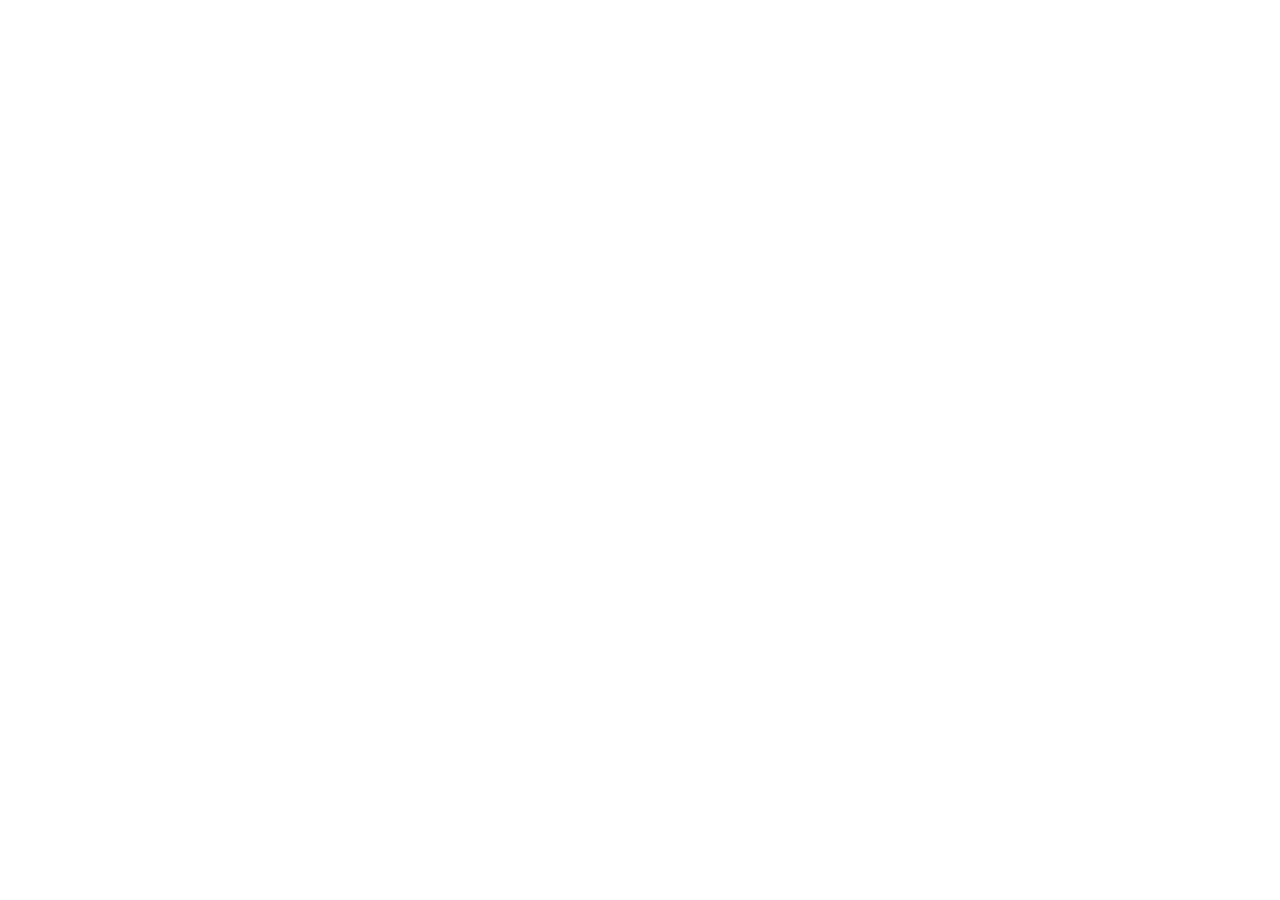
==== index.html @ b56f43b9 "initial starting of admin dashboard project" ====
<!DOCTYPE html>
<html lang="en">
<head>
    <meta charset="UTF-8">
    <meta name="viewport" content="width=
    , initial-scale=1.0">
    <title>Admin dashboard</title>
</head>
<body>
    
</body>
</html>
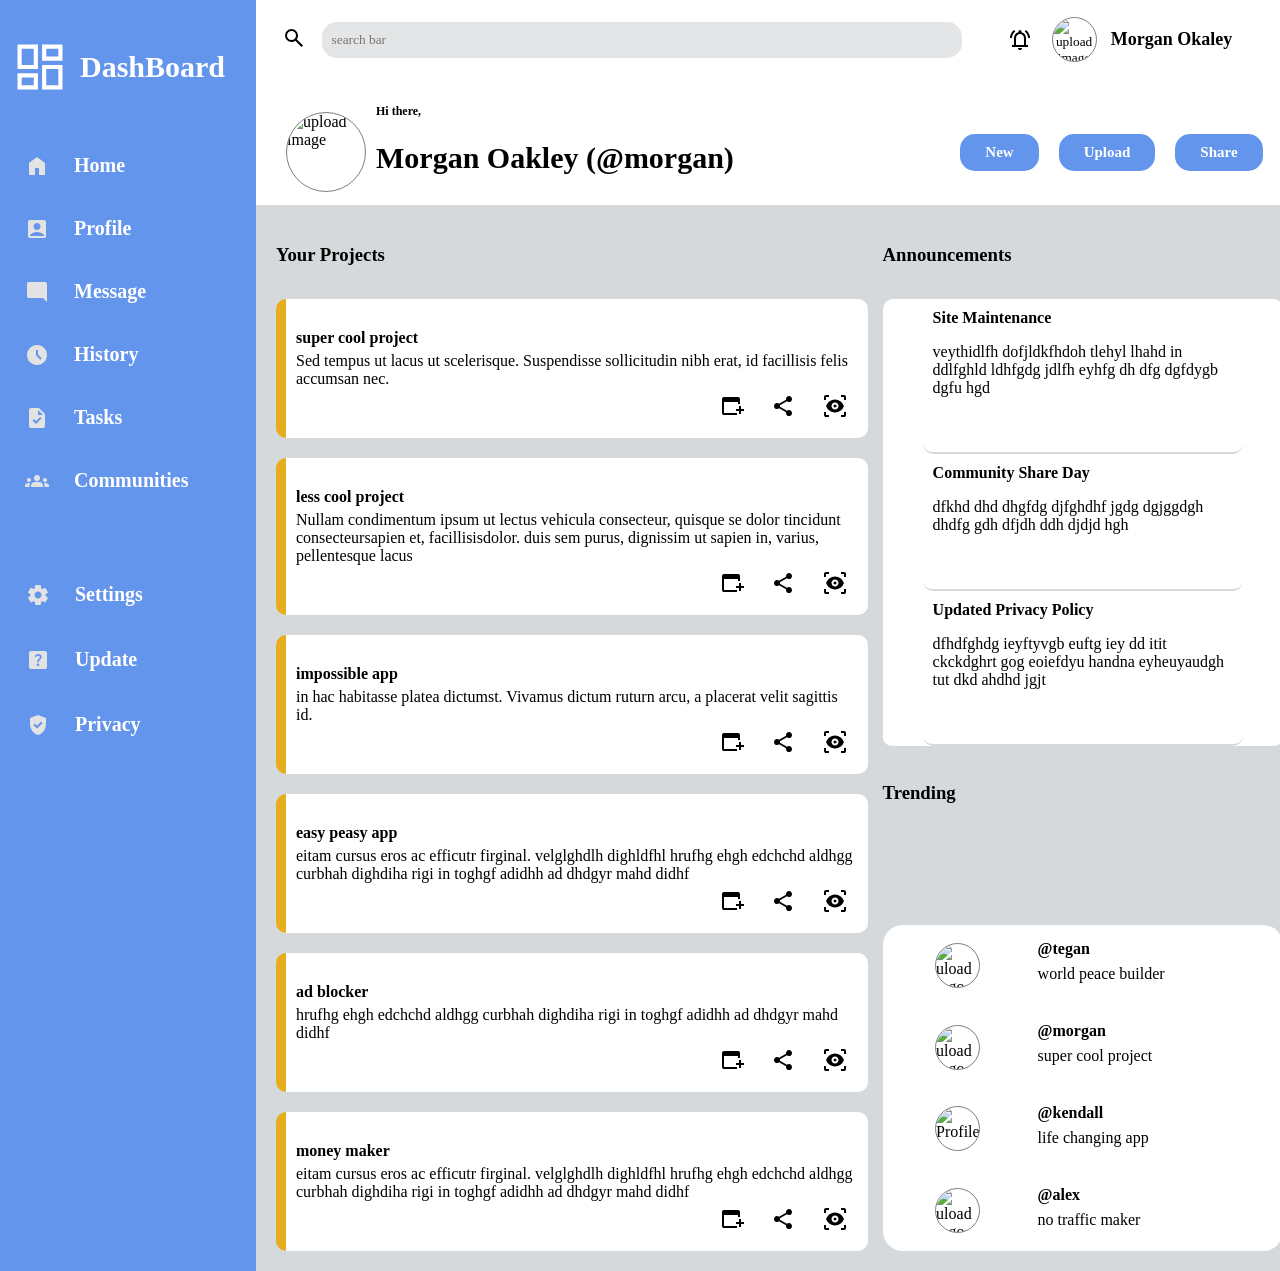
==== commit 997485d6: "complete admin dashboard and icon alignment" ====
--- a/index.html
+++ b/index.html
@@ -2,11 +2,203 @@
 <html lang="en">
 <head>
     <meta charset="UTF-8">
-    <meta name="viewport" content="width=
-    , initial-scale=1.0">
+    <meta name="viewport" content="width=device-width, initial-scale=1.0">
     <title>Admin dashboard</title>
+    <link rel="stylesheet" href="style.css">
 </head>
 <body>
-    
+    <div class="container">
+        
+<header>
+    <div class="header-container">
+        <div class="search-notification-container">
+    <div class="search-container">
+     <button class="search-icon">
+            <svg xmlns="http://www.w3.org/2000/svg" height="24px" viewBox="0 -960 960 960" width="24px" fill="black"><path d="M784-120 532-372q-30 24-69 38t-83 14q-109 0-184.5-75.5T120-580q0-109 75.5-184.5T380-840q109 0 184.5 75.5T640-580q0 44-14 83t-38 69l252 252-56 56ZM380-400q75 0 127.5-52.5T560-580q0-75-52.5-127.5T380-760q-75 0-127.5 52.5T200-580q0 75 52.5 127.5T380-400Z"/></svg>
+        </button>
+            <label class="profile-wrapper">
+        <input type="text" name="search-bar" placeholder="search bar">
+    </label>  
+</div>
+
+<div class="notification-container">
+<button class="notification-icon">
+    <svg xmlns="http://www.w3.org/2000/svg" height="24px" viewBox="0 -960 960 960" width="24px" fill="currentColor"><path d="M80-560q0-100 44.5-183.5T244-882l47 64q-60 44-95.5 111T160-560H80Zm720 0q0-80-35.5-147T669-818l47-64q75 55 119.5 138.5T880-560h-80ZM160-200v-80h80v-280q0-83 50-147.5T420-792v-28q0-25 17.5-42.5T480-880q25 0 42.5 17.5T540-820v28q80 20 130 84.5T720-560v280h80v80H160Zm320-300Zm0 420q-33 0-56.5-23.5T400-160h160q0 33-23.5 56.5T480-80ZM320-280h320v-280q0-66-47-113t-113-47q-66 0-113 47t-47 113v280Z"/></svg>
+
+
+  <label class="profile-wrapper">
+    <input type="file" name="logo" accept="image/*" style='display: none'>
+    <img class="profile-pic" src="https://ui-avatars.com/api/?name=Morgan+Oakley&background=random" alt="upload image">
+       <p class="notification-pp">Morgan Okaley</p>
+    </label></button>
+    </div>
+</div>
+
+<div class="morgan-button-container">
+<div class="morgan-container">
+<div class="welcoming">
+    <label class="profile-wrappers">
+    <input type="file" name="logo" accept="image/*" style='display: none'>
+    <img class="profile-pics" src="https://ui-avatars.com/api/?name=Morgan+Oakley&background=random" alt="upload image">
+      </label>
+      </div>
+      <div class="morgan-person">
+      <p class="morgan-hi">Hi there,</p>
+        <p class="morgan-name">Morgan Oakley (@morgan)</p>
+</div>
+</div>
+
+<div class="button-header-container">
+    <button class="buttons">New</button>
+    <button class="buttons">Upload</button>
+    <button class="buttons">Share</button>
+</div>
+</div>
+
+    </header>
+
+    <aside> <div class="sidebar-container">    
+         <button class='dashboard-icon'><svg xmlns="http://www.w3.org/2000/svg" height="60px" viewBox="0 -960 960 960" width="60px" fill="currentColor"><path d="M513.33-580v-260H840v260H513.33ZM120-446.67V-840h326.67v393.33H120ZM513.33-120v-393.33H840V-120H513.33ZM120-120v-260h326.67v260H120Zm66.67-393.33H380v-260H186.67v260ZM580-186.67h193.33v-260H580v260Zm0-460h193.33v-126.66H580v126.66Zm-393.33 460H380v-126.66H186.67v126.66ZM380-513.33Zm200-133.34Zm0 200ZM380-313.33Z"/></svg>
+           <p class="dashboard-p"> DashBoard</p>
+        </button>
+
+        <div class="general-icon-container">
+        <button class="icon"><svg xmlns="http://www.w3.org/2000/svg" height="24px" viewBox="0 -960 960 960" width="24px" fill="#e3e3e3"><path d="M160-120v-480l320-240 320 240v480H560v-280H400v280H160Z"/></svg><p class='p'>Home</p></button>
+        <button class="icon"><svg xmlns="http://www.w3.org/2000/svg" height="24px" viewBox="0 -960 960 960" width="24px" fill="#e3e3e3"><path d="M579-481q41-41 41-99t-41-99q-41-41-99-41t-99 41q-41 41-41 99t41 99q41 41 99 41t99-41ZM200-120q-33 0-56.5-23.5T120-200v-560q0-33 23.5-56.5T200-840h560q33 0 56.5 23.5T840-760v560q0 33-23.5 56.5T760-120H200Zm0-80h560v-46q-54-53-125.5-83.5T480-360q-83 0-154.5 30.5T200-246v46Z"/></svg><p class='p'>Profile</p></button>
+        <button class="icon"><svg xmlns="http://www.w3.org/2000/svg" height="24px" viewBox="0 -960 960 960" width="24px" fill="#e3e3e3"><path d="M160-240q-33 0-56.5-23.5T80-320v-480q0-33 23.5-56.5T160-880h640q33 0 56.5 23.5T880-800v720L720-240H160Z"/></svg><p class='p'>Message</p></button>
+        <button class="icon"><svg xmlns="http://www.w3.org/2000/svg" height="24px" viewBox="0 -960 960 960" width="24px" fill="#e3e3e3"><path d="m612-292 56-56-148-148v-184h-80v216l172 172ZM480-80q-83 0-156-31.5T197-197q-54-54-85.5-127T80-480q0-83 31.5-156T197-763q54-54 127-85.5T480-880q83 0 156 31.5T763-763q54 54 85.5 127T880-480q0 83-31.5 156T763-197q-54 54-127 85.5T480-80Z"/></svg><p class='p'>History</p></button>
+        <button class="icon"><svg xmlns="http://www.w3.org/2000/svg" height="24px" viewBox="0 -960 960 960" width="24px" fill="#e3e3e3"><path d="m438-240 226-226-58-58-169 169-84-84-57 57 142 142ZM240-80q-33 0-56.5-23.5T160-160v-640q0-33 23.5-56.5T240-880h320l240 240v480q0 33-23.5 56.5T720-80H240Zm280-520h200L520-800v200Z"/></svg><p class='p'>Tasks</p></button>
+        <button class="icon"><svg xmlns="http://www.w3.org/2000/svg" height="24px" viewBox="0 -960 960 960" width="24px" fill="#e3e3e3"><path d="M0-240v-63q0-43 44-70t116-27q13 0 25 .5t23 2.5q-14 21-21 44t-7 48v65H0Zm240 0v-65q0-32 17.5-58.5T307-410q32-20 76.5-30t96.5-10q53 0 97.5 10t76.5 30q32 20 49 46.5t17 58.5v65H240Zm540 0v-65q0-26-6.5-49T754-397q11-2 22.5-2.5t23.5-.5q72 0 116 26.5t44 70.5v63H780ZM160-440q-33 0-56.5-23.5T80-520q0-34 23.5-57t56.5-23q34 0 57 23t23 57q0 33-23 56.5T160-440Zm640 0q-33 0-56.5-23.5T720-520q0-34 23.5-57t56.5-23q34 0 57 23t23 57q0 33-23 56.5T800-440Zm-320-40q-50 0-85-35t-35-85q0-51 35-85.5t85-34.5q51 0 85.5 34.5T600-600q0 50-34.5 85T480-480Z"/></svg><p class='p'>Communities</p></button>
+    </div>
+    <div class="security-container">
+        <button class="privacy"><svg xmlns="http://www.w3.org/2000/svg" height="24px" viewBox="0 -960 960 960" width="24px" fill="#e3e3e3"><path d="m370-80-16-128q-13-5-24.5-12T307-235l-119 50L78-375l103-78q-1-7-1-13.5v-27q0-6.5 1-13.5L78-585l110-190 119 50q11-8 23-15t24-12l16-128h220l16 128q13 5 24.5 12t22.5 15l119-50 110 190-103 78q1 7 1 13.5v27q0 6.5-2 13.5l103 78-110 190-118-50q-11 8-23 15t-24 12L590-80H370Zm112-260q58 0 99-41t41-99q0-58-41-99t-99-41q-59 0-99.5 41T342-480q0 58 40.5 99t99.5 41Z"/></svg><p class='p'>Settings</p></button>
+        <button class="privacy"><svg xmlns="http://www.w3.org/2000/svg" height="24px" viewBox="0 -960 960 960" width="24px" fill="#e3e3e3"><path d="M515.5-254.5Q530-269 530-290t-14.5-35.5Q501-340 480-340t-35.5 14.5Q430-311 430-290t14.5 35.5Q459-240 480-240t35.5-14.5ZM444-394h74q0-36 8-53t34-43q35-35 49.5-58.5T624-602q0-53-36-85.5T491-720q-55 0-93.5 27T344-618l66 26q7-27 28-43.5t49-16.5q27 0 45 14.5t18 38.5q0 17-11 36t-37 42q-33 29-45.5 55.5T444-394ZM200-120q-33 0-56.5-23.5T120-200v-560q0-33 23.5-56.5T200-840h560q33 0 56.5 23.5T840-760v560q0 33-23.5 56.5T760-120H200Z"/></svg><p class='p'>Update</p></button>
+        <button class="privacy"><svg xmlns="http://www.w3.org/2000/svg" height="24px" viewBox="0 -960 960 960" width="24px" fill="#e3e3e3"><path d="m438-338 226-226-57-57-169 169-84-84-57 57 141 141Zm42 258q-139-35-229.5-159.5T160-516v-244l320-120 320 120v244q0 152-90.5 276.5T480-80Z"/></svg><p class='p'>Privacy</p></button>
+</div>
+</div>
+    </aside>
+
+    <main><h3>Your Projects</h3>
+        <div class="article">
+       <div class="card">
+        <div class="title">super cool project</div>
+        <p>Sed tempus ut lacus ut scelerisque. Suspendisse sollicitudin nibh erat, id facillisis felis accumsan nec.</p>
+        <div class="box-icon-container">
+        <button class="box-icon"><svg xmlns="http://www.w3.org/2000/svg" height="24px" viewBox="0 -960 960 960" width="24px" fill="#000000"><path d="M720-160v-120H600v-80h120v-120h80v120h120v80H800v120h-80Zm-600 40q-33 0-56.5-23.5T40-200v-560q0-33 23.5-56.5T120-840h560q33 0 56.5 23.5T760-760v200h-80v-80H120v440h520v80H120Z"/></svg></button>
+        <button class="box-icon"><svg xmlns="http://www.w3.org/2000/svg" height="24px" viewBox="0 -960 960 960" width="24px" fill="#000000"><path d="M680-80q-50 0-85-35t-35-85q0-6 3-28L282-392q-16 15-37 23.5t-45 8.5q-50 0-85-35t-35-85q0-50 35-85t85-35q24 0 45 8.5t37 23.5l281-164q-2-7-2.5-13.5T560-760q0-50 35-85t85-35q50 0 85 35t35 85q0 50-35 85t-85 35q-24 0-45-8.5T598-672L317-508q2 7 2.5 13.5t.5 14.5q0 8-.5 14.5T317-452l281 164q16-15 37-23.5t45-8.5q50 0 85 35t35 85q0 50-35 85t-85 35Z"/></svg></button>
+        <button class="box-icon"><svg xmlns="http://www.w3.org/2000/svg" height="24px" viewBox="0 -960 960 960" width="24px" fill="#000000"><path d="M240-40H120q-33 0-56.5-23.5T40-120v-120h80v120h120v80Zm480 0v-80h120v-120h80v120q0 33-23.5 56.5T840-40H720ZM480-220q-120 0-217.5-71T120-480q45-118 142.5-189T480-740q120 0 217.5 71T840-480q-45 118-142.5 189T480-220Zm0-120q58 0 99-41t41-99q0-58-41-99t-99-41q-58 0-99 41t-41 99q0 58 41 99t99 41Zm0-80q-25 0-42.5-17.5T420-480q0-25 17.5-42.5T480-540q25 0 42.5 17.5T540-480q0 25-17.5 42.5T480-420ZM40-720v-120q0-33 23.5-56.5T120-920h120v80H120v120H40Zm800 0v-120H720v-80h120q33 0 56.5 23.5T920-840v120h-80Z"/></svg></button>
+       </div>
+    </div>
+       
+       <div class="card"> 
+        <div class="title">less cool project</div>
+        <p>Nullam condimentum ipsum ut lectus vehicula consecteur, quisque se dolor tincidunt consecteursapien et, facillisisdolor. duis sem purus, dignissim ut sapien in, varius, pellentesque lacus</p>
+        <div class="box-icon-container">
+        <button class="box-icon"><svg xmlns="http://www.w3.org/2000/svg" height="24px" viewBox="0 -960 960 960" width="24px" fill="#000000"><path d="M720-160v-120H600v-80h120v-120h80v120h120v80H800v120h-80Zm-600 40q-33 0-56.5-23.5T40-200v-560q0-33 23.5-56.5T120-840h560q33 0 56.5 23.5T760-760v200h-80v-80H120v440h520v80H120Z"/></svg></button>
+        <button class="box-icon"><svg xmlns="http://www.w3.org/2000/svg" height="24px" viewBox="0 -960 960 960" width="24px" fill="#000000"><path d="M680-80q-50 0-85-35t-35-85q0-6 3-28L282-392q-16 15-37 23.5t-45 8.5q-50 0-85-35t-35-85q0-50 35-85t85-35q24 0 45 8.5t37 23.5l281-164q-2-7-2.5-13.5T560-760q0-50 35-85t85-35q50 0 85 35t35 85q0 50-35 85t-85 35q-24 0-45-8.5T598-672L317-508q2 7 2.5 13.5t.5 14.5q0 8-.5 14.5T317-452l281 164q16-15 37-23.5t45-8.5q50 0 85 35t35 85q0 50-35 85t-85 35Z"/></svg></button>
+        <button class="box-icon"><svg xmlns="http://www.w3.org/2000/svg" height="24px" viewBox="0 -960 960 960" width="24px" fill="#000000"><path d="M240-40H120q-33 0-56.5-23.5T40-120v-120h80v120h120v80Zm480 0v-80h120v-120h80v120q0 33-23.5 56.5T840-40H720ZM480-220q-120 0-217.5-71T120-480q45-118 142.5-189T480-740q120 0 217.5 71T840-480q-45 118-142.5 189T480-220Zm0-120q58 0 99-41t41-99q0-58-41-99t-99-41q-58 0-99 41t-41 99q0 58 41 99t99 41Zm0-80q-25 0-42.5-17.5T420-480q0-25 17.5-42.5T480-540q25 0 42.5 17.5T540-480q0 25-17.5 42.5T480-420ZM40-720v-120q0-33 23.5-56.5T120-920h120v80H120v120H40Zm800 0v-120H720v-80h120q33 0 56.5 23.5T920-840v120h-80Z"/></svg></button>
+    </div>
+</div>
+       <div class="card">
+        <div class="title">impossible app</div>
+       <p>in hac habitasse platea dictumst. Vivamus dictum ruturn arcu, a placerat velit sagittis id.</p>
+       <div class="box-icon-container">
+        <button class="box-icon"><svg xmlns="http://www.w3.org/2000/svg" height="24px" viewBox="0 -960 960 960" width="24px" fill="#000000"><path d="M720-160v-120H600v-80h120v-120h80v120h120v80H800v120h-80Zm-600 40q-33 0-56.5-23.5T40-200v-560q0-33 23.5-56.5T120-840h560q33 0 56.5 23.5T760-760v200h-80v-80H120v440h520v80H120Z"/></svg></button>
+        <button class="box-icon"><svg xmlns="http://www.w3.org/2000/svg" height="24px" viewBox="0 -960 960 960" width="24px" fill="#000000"><path d="M680-80q-50 0-85-35t-35-85q0-6 3-28L282-392q-16 15-37 23.5t-45 8.5q-50 0-85-35t-35-85q0-50 35-85t85-35q24 0 45 8.5t37 23.5l281-164q-2-7-2.5-13.5T560-760q0-50 35-85t85-35q50 0 85 35t35 85q0 50-35 85t-85 35q-24 0-45-8.5T598-672L317-508q2 7 2.5 13.5t.5 14.5q0 8-.5 14.5T317-452l281 164q16-15 37-23.5t45-8.5q50 0 85 35t35 85q0 50-35 85t-85 35Z"/></svg></button>
+        <button class="box-icon"><svg xmlns="http://www.w3.org/2000/svg" height="24px" viewBox="0 -960 960 960" width="24px" fill="#000000"><path d="M240-40H120q-33 0-56.5-23.5T40-120v-120h80v120h120v80Zm480 0v-80h120v-120h80v120q0 33-23.5 56.5T840-40H720ZM480-220q-120 0-217.5-71T120-480q45-118 142.5-189T480-740q120 0 217.5 71T840-480q-45 118-142.5 189T480-220Zm0-120q58 0 99-41t41-99q0-58-41-99t-99-41q-58 0-99 41t-41 99q0 58 41 99t99 41Zm0-80q-25 0-42.5-17.5T420-480q0-25 17.5-42.5T480-540q25 0 42.5 17.5T540-480q0 25-17.5 42.5T480-420ZM40-720v-120q0-33 23.5-56.5T120-920h120v80H120v120H40Zm800 0v-120H720v-80h120q33 0 56.5 23.5T920-840v120h-80Z"/></svg></button>
+    </div>
+</div>
+
+       <div class="card">
+        <div class="title">easy peasy app</div>
+        <p>eitam cursus eros ac efficutr firginal. velglghdlh dighldfhl hrufhg ehgh edchchd aldhgg curbhah dighdiha rigi in toghgf adidhh ad dhdgyr mahd didhf</p>
+        <div class="box-icon-container">
+        <button class="box-icon"><svg xmlns="http://www.w3.org/2000/svg" height="24px" viewBox="0 -960 960 960" width="24px" fill="#000000"><path d="M720-160v-120H600v-80h120v-120h80v120h120v80H800v120h-80Zm-600 40q-33 0-56.5-23.5T40-200v-560q0-33 23.5-56.5T120-840h560q33 0 56.5 23.5T760-760v200h-80v-80H120v440h520v80H120Z"/></svg></button>
+        <button class="box-icon"><svg xmlns="http://www.w3.org/2000/svg" height="24px" viewBox="0 -960 960 960" width="24px" fill="#000000"><path d="M680-80q-50 0-85-35t-35-85q0-6 3-28L282-392q-16 15-37 23.5t-45 8.5q-50 0-85-35t-35-85q0-50 35-85t85-35q24 0 45 8.5t37 23.5l281-164q-2-7-2.5-13.5T560-760q0-50 35-85t85-35q50 0 85 35t35 85q0 50-35 85t-85 35q-24 0-45-8.5T598-672L317-508q2 7 2.5 13.5t.5 14.5q0 8-.5 14.5T317-452l281 164q16-15 37-23.5t45-8.5q50 0 85 35t35 85q0 50-35 85t-85 35Z"/></svg></button>
+        <button class="box-icon"><svg xmlns="http://www.w3.org/2000/svg" height="24px" viewBox="0 -960 960 960" width="24px" fill="#000000"><path d="M240-40H120q-33 0-56.5-23.5T40-120v-120h80v120h120v80Zm480 0v-80h120v-120h80v120q0 33-23.5 56.5T840-40H720ZM480-220q-120 0-217.5-71T120-480q45-118 142.5-189T480-740q120 0 217.5 71T840-480q-45 118-142.5 189T480-220Zm0-120q58 0 99-41t41-99q0-58-41-99t-99-41q-58 0-99 41t-41 99q0 58 41 99t99 41Zm0-80q-25 0-42.5-17.5T420-480q0-25 17.5-42.5T480-540q25 0 42.5 17.5T540-480q0 25-17.5 42.5T480-420ZM40-720v-120q0-33 23.5-56.5T120-920h120v80H120v120H40Zm800 0v-120H720v-80h120q33 0 56.5 23.5T920-840v120h-80Z"/></svg></button>
+    </div>
+</div>
+
+      <div class="card">
+         <div class="title">ad blocker</div>
+        <p>hrufhg ehgh edchchd aldhgg curbhah dighdiha rigi in toghgf adidhh ad dhdgyr mahd didhf</p>
+        <div class="box-icon-container">
+        <button class="box-icon"><svg xmlns="http://www.w3.org/2000/svg" height="24px" viewBox="0 -960 960 960" width="24px" fill="#000000"><path d="M720-160v-120H600v-80h120v-120h80v120h120v80H800v120h-80Zm-600 40q-33 0-56.5-23.5T40-200v-560q0-33 23.5-56.5T120-840h560q33 0 56.5 23.5T760-760v200h-80v-80H120v440h520v80H120Z"/></svg></button>
+        <button class="box-icon"><svg xmlns="http://www.w3.org/2000/svg" height="24px" viewBox="0 -960 960 960" width="24px" fill="#000000"><path d="M680-80q-50 0-85-35t-35-85q0-6 3-28L282-392q-16 15-37 23.5t-45 8.5q-50 0-85-35t-35-85q0-50 35-85t85-35q24 0 45 8.5t37 23.5l281-164q-2-7-2.5-13.5T560-760q0-50 35-85t85-35q50 0 85 35t35 85q0 50-35 85t-85 35q-24 0-45-8.5T598-672L317-508q2 7 2.5 13.5t.5 14.5q0 8-.5 14.5T317-452l281 164q16-15 37-23.5t45-8.5q50 0 85 35t35 85q0 50-35 85t-85 35Z"/></svg></button>
+        <button class="box-icon"><svg xmlns="http://www.w3.org/2000/svg" height="24px" viewBox="0 -960 960 960" width="24px" fill="#000000"><path d="M240-40H120q-33 0-56.5-23.5T40-120v-120h80v120h120v80Zm480 0v-80h120v-120h80v120q0 33-23.5 56.5T840-40H720ZM480-220q-120 0-217.5-71T120-480q45-118 142.5-189T480-740q120 0 217.5 71T840-480q-45 118-142.5 189T480-220Zm0-120q58 0 99-41t41-99q0-58-41-99t-99-41q-58 0-99 41t-41 99q0 58 41 99t99 41Zm0-80q-25 0-42.5-17.5T420-480q0-25 17.5-42.5T480-540q25 0 42.5 17.5T540-480q0 25-17.5 42.5T480-420ZM40-720v-120q0-33 23.5-56.5T120-920h120v80H120v120H40Zm800 0v-120H720v-80h120q33 0 56.5 23.5T920-840v120h-80Z"/></svg></button>
+    </div>
+</div>
+
+      <div class="card"> 
+         <div class="title">money maker</div>
+        <p>eitam cursus eros ac efficutr firginal. velglghdlh dighldfhl hrufhg ehgh edchchd aldhgg curbhah dighdiha rigi in toghgf adidhh ad dhdgyr mahd didhf</p>
+        <div class="box-icon-container">
+        <button class="box-icon"><svg xmlns="http://www.w3.org/2000/svg" height="24px" viewBox="0 -960 960 960" width="24px" fill="#000000"><path d="M720-160v-120H600v-80h120v-120h80v120h120v80H800v120h-80Zm-600 40q-33 0-56.5-23.5T40-200v-560q0-33 23.5-56.5T120-840h560q33 0 56.5 23.5T760-760v200h-80v-80H120v440h520v80H120Z"/></svg></button>
+        <button class="box-icon"><svg xmlns="http://www.w3.org/2000/svg" height="24px" viewBox="0 -960 960 960" width="24px" fill="#000000"><path d="M680-80q-50 0-85-35t-35-85q0-6 3-28L282-392q-16 15-37 23.5t-45 8.5q-50 0-85-35t-35-85q0-50 35-85t85-35q24 0 45 8.5t37 23.5l281-164q-2-7-2.5-13.5T560-760q0-50 35-85t85-35q50 0 85 35t35 85q0 50-35 85t-85 35q-24 0-45-8.5T598-672L317-508q2 7 2.5 13.5t.5 14.5q0 8-.5 14.5T317-452l281 164q16-15 37-23.5t45-8.5q50 0 85 35t35 85q0 50-35 85t-85 35Z"/></svg></button>
+        <button class="box-icon"><svg xmlns="http://www.w3.org/2000/svg" height="24px" viewBox="0 -960 960 960" width="24px" fill="#000000"><path d="M240-40H120q-33 0-56.5-23.5T40-120v-120h80v120h120v80Zm480 0v-80h120v-120h80v120q0 33-23.5 56.5T840-40H720ZM480-220q-120 0-217.5-71T120-480q45-118 142.5-189T480-740q120 0 217.5 71T840-480q-45 118-142.5 189T480-220Zm0-120q58 0 99-41t41-99q0-58-41-99t-99-41q-58 0-99 41t-41 99q0 58 41 99t99 41Zm0-80q-25 0-42.5-17.5T420-480q0-25 17.5-42.5T480-540q25 0 42.5 17.5T540-480q0 25-17.5 42.5T480-420ZM40-720v-120q0-33 23.5-56.5T120-920h120v80H120v120H40Zm800 0v-120H720v-80h120q33 0 56.5 23.5T920-840v120h-80Z"/></svg></button>
+    </div>
+</div>
+
+        </div>
+
+            <h3 class="header-2">Announcements</h3>
+        <div class="announcement">
+
+            <div class="card-2">
+                <div class="title-2">Site Maintenance</div>
+                <p>veythidlfh dofjldkfhdoh tlehyl lhahd in ddlfghld ldhfgdg jdlfh eyhfg dh dfg dgfdygb dgfu hgd</p>
+            </div>
+
+            <div class="card-2">
+                <div class="title-2">Community Share Day</div>
+                <p>dfkhd dhd dhgfdg djfghdhf jgdg dgjggdgh dhdfg gdh dfjdh ddh djdjd hgh</p>
+            </div>
+
+            <div class="card-2">
+                <div class="title-2">Updated Privacy Policy</div>
+                <p>dfhdfghdg ieyftyvgb euftg iey dd itit ckckdghrt gog eoiefdyu handna eyheuyaudgh tut dkd ahdhd jgjt</p>
+            </div>
+        </div>
+
+        <h3 class="header-3">Trending</h3>
+        <div class="trend">
+            <div class="card-3">
+                <label class="profile-wrapper">
+                    <input type="file" name="logo" accept="image/*" style='display: none'>
+                    <img class="profile-pic" src="https://picsum.photos/seed/picsum/200/200" alt="uload logo">
+                </label>
+                <div class='title-3'>@tegan
+                <p>world peace builder</p></div>
+            </div>
+
+             <div class="card-3">
+                <label class="profile-wrapper">
+                    <input type="file" class='hidden-input'name="logo" accept="image/*" style='display: none'>
+                    <img class="profile-pic" src="https://api.dicebear.com/8.x/notionists/svg?seed=Oakley" alt="uload logo">
+                </label>
+                <div class='title-3'>@morgan
+                <p>super cool project</p></div>
+            </div>
+
+             <div class="card-3">
+                <label class="profile-wrapper">
+                    <input type="file" class='hidden-input'name="logo" accept="image/*" style='display: none'>
+                    <img class="profile-pic" src="https://ui-avatars.com/api/?name=Morgan+Oakley&background=random" alt="Profile">
+                </label>
+                <div class='title-3'>@kendall
+                <p>life changing app</p></div>
+            </div>
+
+             <div class="card-3">
+                <label class="profile-wrapper">
+                    <input type="file"class='hidden-input' name="logo" accept="image/*" style='display: none'>
+                    <img class="profile-pic" src="https://api.dicebear.com/8.x/pixel-art/svg?seed=Morgan" alt="uload logo">
+                </label>
+                <div class='title-3'>@alex
+                <p>no traffic maker</p></div>
+            </div>
+        </div>
+    </main>
+</div>
 </body>
 </html>
--- a/style.css
+++ b/style.css
@@ -0,0 +1,381 @@
+
+:root {
+    --dashboard-text-header-color: white;
+    --dashboard-background-header-button-color: cornflowerblue;
+    --text-color: black;
+}
+
+* {
+    box-sizing: border-box;
+    font-family: 'Roboto', 'Times New Roman', Times, serif;
+}
+
+body, html {
+    padding: 0;
+    margin: 0;
+    border: none;
+    width: 100%;
+    height: 100vh;
+    background-color: #D6D9DC;
+}
+
+.container {
+    height: inherit;
+     display: grid;
+     grid-template-columns: 20% 1fr;
+     grid-template-rows: auto 1fr;
+     grid-template-areas: 'aside header' 'aside main';
+}
+
+header {
+    grid-area: header;
+    background-color: var(--dashboard-text-header-color);
+    padding-left: 20px;
+    padding-right: 20px;
+}
+
+aside {
+    grid-area: aside;
+    background-color: var(--dashboard-background-header-button-color);
+    display: grid;
+}
+
+.dashboard-p {
+    font-weight: bold;
+    font-size: 30px;
+}
+.dashboard-icon {
+    display: flex;
+    justify-content: flex-start;
+    gap: 10px;
+    align-items: center;
+    padding: 20px 10px;
+    border: 27px solid red;
+     background-color: cornflowerblue;
+    border: none;
+    color: white;
+    fill: white;
+}
+
+.sidebar-container {
+    display: flex;
+    flex-direction: column;
+}
+
+.general-icon-container {
+    display: flex;
+    flex-direction: column;
+    align-items: flex-start;
+    justify-self: flex-start;
+    padding-left: 25px;
+    padding-bottom: 50px;
+}
+
+.icon {
+    background-color: cornflowerblue;
+    border: none;
+    padding: 0;
+    align-items: center;
+    display: flex;
+    gap:  25px;
+}
+
+.privacy {
+    background-color: cornflowerblue;
+    border: none;
+    display: flex;
+    align-items: center;
+    gap: 25px;
+}
+.security-container {
+    display: flex;
+    flex-direction: column;
+    align-items: flex-start;
+    justify-self: flex-start;
+     padding: 0;
+    padding-left: 20px;
+}
+
+.p {
+    font-weight: bold;
+    font-size: 20px;
+    color: white;
+}
+
+main {
+    grid-area: main;
+    display: grid;
+    grid-template-columns: 300px 1fr minmax(300px, 400px);
+    grid-template-areas: 'title title header-2' 'article article announce'
+                                'article article header-3' 'article article trend';
+    gap: 15px;
+    padding-bottom: 3rem;
+    padding: 20px;
+}
+
+main > h3 {
+    grid-area: title;
+    height: fit-content;
+}
+
+.article {
+    grid-area: article;
+    display: grid;
+    grid-template-columns: repeat(auto-fit, minmax(300px, 1fr));
+    gap: 20px;
+}
+
+.article .card .title {
+    font-weight: bold;
+    align-self: flex-start;
+    padding: 30px 10px 0;
+}
+.article .card p {
+    margin: 5px 10px;
+}
+.article .card {
+    display: flex;
+    flex-direction: column;
+    align-items: center;
+    background-color: rgb(255, 255, 255);
+    max-height: 300px;
+    border-left: 10px solid rgb(230, 173, 29);
+    border-radius: 10px;
+
+}
+
+.header-2 {
+    grid-area: header-2;
+}
+
+.announcement {
+    grid-area: announce;
+    display: grid;
+    justify-items: center;
+    grid-template-columns: 1fr;
+    background-color: rgb(255, 255, 255);
+    min-height: 300px;
+    border-radius: 10px;
+    border-bottom: 2px solid #D6D9DC;
+}
+
+.announcement .card-2 .title-2 {
+    font-weight: bold;
+}
+.announcement .card-2 {
+    padding: 10px;
+    border-radius: 10px;
+    border-bottom: 2px solid #D6D9DC;
+    width: 80%;
+}
+.header-3 {
+    grid-area: header-3;
+}
+.trend {
+    grid-area: trend;
+    display: grid;
+    grid-template-columns: 1fr;
+    border-radius: 20px;
+    background-color: white;
+}
+
+.trend .card-3 {
+display: grid;
+grid-template-columns: 150px 150px;
+justify-self: flex-start;
+align-items: center;
+padding: 5px;
+
+
+}
+.trend .card-3 p{
+    font-weight: normal;
+      line-height: 0;
+      align-self: center;
+}
+.trend .card-3 .title-3 {
+    font-weight: bold;
+  
+}
+.header-container {
+    display: grid;
+    grid-template-columns: 1fr;
+    grid-template-rows: auto auto;
+    gap: 20px;
+    align-items: center;
+}
+
+.morgan-button-container {
+    display: flex;
+    justify-content: space-between;
+    gap: 15px;
+}
+
+.search-notification-container {
+    display: flex;
+    gap: 30px;
+}
+
+.search-container {
+   display: flex;
+   gap: 0.6rem;
+   align-items: center;
+
+}
+
+.search-icon {
+    background-color: white;
+    border: none;
+}
+ 
+.search-container input[type='text'] {
+   min-width: 40rem;
+    padding: 10px 10px;
+    border-radius: 15px;
+    border: none;
+    background-color: #e4e5e7;
+}
+
+.notification-container{
+    width: 100%;
+    display: grid;
+    grid-template-columns: 1fr max-content;
+    grid-column: 2;
+    grid-row: 1;
+    align-items: center;  
+    justify-items: flex-end;
+    gap: 20px;   
+}
+.notification-icon {
+    background-color: white;
+    border: none;
+    display: flex;
+    align-items: center;
+    gap: 20px;
+}
+
+.notification-pp {
+    width: 150px;
+    justify-items: end;
+    font-weight: bold;
+    padding: 10px;
+    font-size: 18px;
+}
+
+.morgan-container {
+    width: inherit;
+    grid-row: 2;
+    display: grid;
+    grid-template-columns: 100px 100px; 
+}
+
+.morgan-person{
+    width: 150px;
+   
+    align-self: center;
+    font-family: 'Roboto', 'Times New Roman', Times, serif;
+}
+
+
+.welcoming {
+    align-content: center;
+    justify-self: center;
+}
+
+
+.morgan-hi {
+    font-size: 12px;
+    font-weight: bold;
+    line-height: 0;
+
+}
+
+.morgan-name {
+    font-weight: bold;
+    font-size: 30px;
+    width:500px;
+    
+}
+
+
+.button-header-container {
+ grid-column: 2;
+ grid-row: 2;
+    padding: 20px;
+    display: flex;
+    align-items: center;
+    gap: 20px;
+}
+
+.buttons {
+    padding: 10px 25px;
+    border-radius: 15px;
+    border: none;
+    background-color: var(--dashboard-background-header-button-color);
+    color: white;
+    font-size: 15px;
+    font-weight: bold;
+}
+/* Ensure the image container (the label) doesn't force stretching */
+.profile-wrapper {
+    display: inline-flex;
+    align-items: center;
+    justify-content: center;
+    border: none;
+    padding-right: 10px;
+}
+
+/* Force the image to ignore parent constraints and be a circle */
+.profile-pic {
+    width: 45px;    /* !important forces this size */
+    height: 45px;   /* !important forces this size */
+    border-radius: 50%; 
+    object-fit: cover; 
+    display: block;
+    border: 1px solid grey;
+}
+
+.profile-wrappers {
+        display: inline-flex;
+    align-items: center;
+    justify-content: center;
+    border: none;
+    padding-right: 20px;
+    padding-left: 20px;
+}
+
+.profile-pics {
+    width: 80px;    /* !important forces this size */
+    height: 80px;   /* !important forces this size */
+    border-radius: 50%; 
+    object-fit: cover; 
+    display: block;
+    border: 1px solid grey;
+}
+.box-icon-container {
+    display: grid;
+    margin-top: auto;
+    padding-right: 15px;
+    padding-bottom: 15px;
+    grid-template-columns: 1fr 1fr 1fr;
+justify-content: flex-end; /* Horizontal alignment */
+    align-self: flex-end;
+    gap: 15px;
+}
+.box-icon {
+    background-color: white;
+    border: none;
+
+}
+
+svg {
+    cursor: pointer;
+}
+
+img {
+    cursor: pointer;
+}
+
+button {
+    cursor: pointer;
+}
